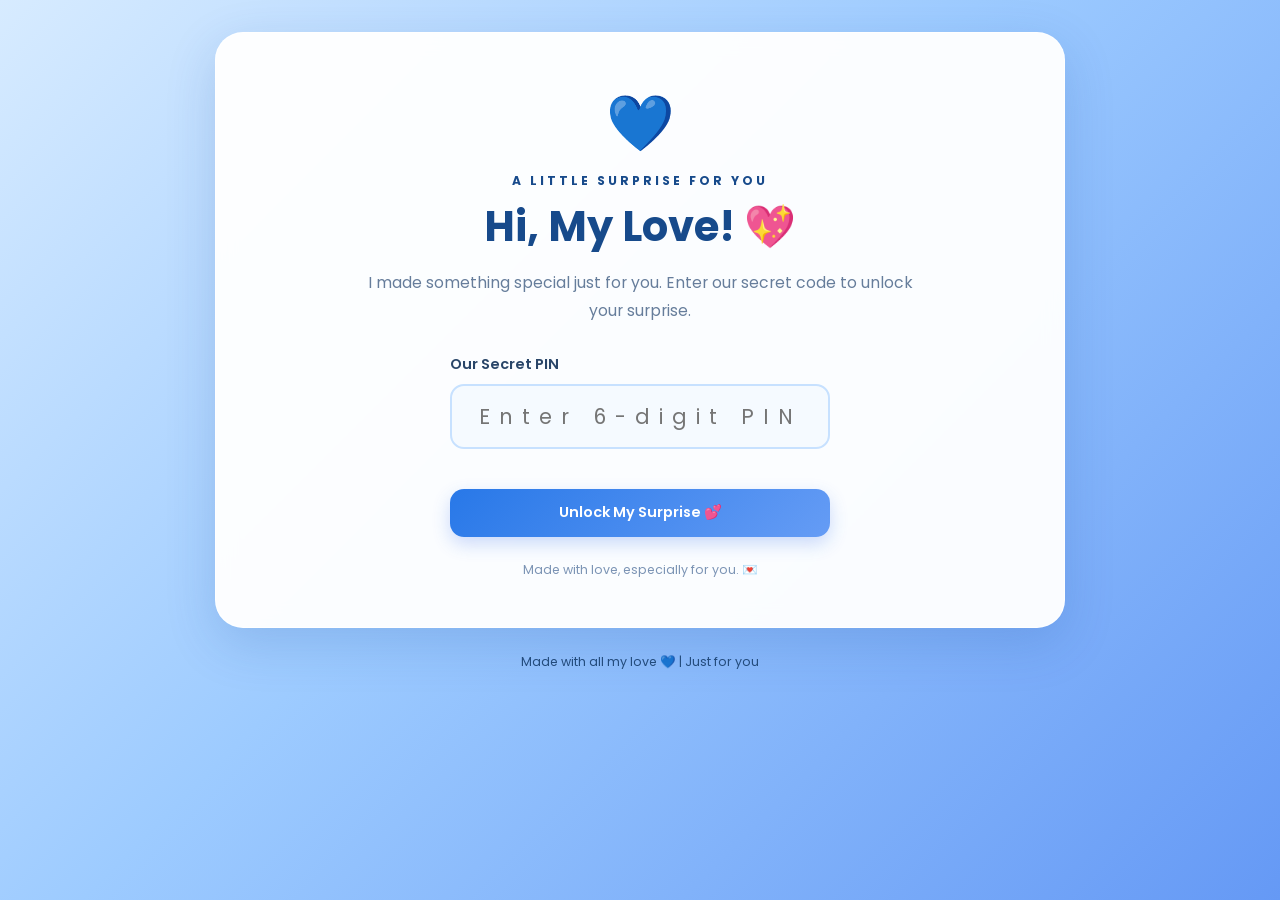
==== index.html @ 88bc85ac "first commit" ====
<!DOCTYPE html>
<html lang="en">
<head>
  <meta charset="UTF-8">
  <meta name="viewport" content="width=device-width, initial-scale=1.0">
  <meta name="theme-color" content="#f7d9e8">
  <title>Happy Birthday, My Love! 💙</title>
  <link rel="stylesheet" href="style.css">
  <script src="script.js" defer></script>
</head>
<body>

  <div class="floating-hearts" aria-hidden="true">
    <span>💙</span><span>💖</span><span>💕</span>
    <span>✨</span><span>💗</span><span>💙</span>
  </div>

  <main class="container">

    <!-- PAGE 1: PIN -->
    <section id="passwordPage" class="page card">
      <div class="heart-icon">💙</div>
      <p class="eyebrow">A LITTLE SURPRISE FOR YOU</p>
      <h1>Hi, My Love! 💖</h1>
      <p class="description">
        I made something special just for you.
        Enter our secret code to unlock your surprise.
      </p>

      <form id="pinForm">
        <label for="pinInput">Our Secret PIN</label>
        <input
          type="password"
          id="pinInput"
          maxlength="6"
          inputmode="numeric"
          pattern="[0-9]{6}"
          placeholder="Enter 6-digit PIN"
          autocomplete="off"
          required
        >
        <p id="pinError" class="error" aria-live="polite"></p>
        <button type="submit" class="primary-btn">
          Unlock My Surprise 💕
        </button>
      </form>

      <p class="small-note">Made with love, especially for you. 💌</p>
    </section>

    <!-- PAGE 2: BIRTHDAY CALENDAR -->
    <section id="calendarPage" class="page card" hidden>
      <p class="eyebrow">SAVE THIS SPECIAL DAY</p>
      <h1>Our Favorite Day 💗</h1>
      <p class="description">
        A little reminder of the day someone wonderful was born.
      </p>

      <div class="calendar">
        <div class="calendar-heading">
          <span>💖</span>
          <h2 id="calendarMonth">October 2000</h2>
          <span>💙</span>
        </div>

        <div class="calendar-grid calendar-weekdays">
          <span>Sun</span>
          <span>Mon</span>
          <span>Tue</span>
          <span>Wed</span>
          <span>Thu</span>
          <span>Fri</span>
          <span>Sat</span>
        </div>

        <div id="calendarDays" class="calendar-grid"></div>
      </div>

      <div class="date-message">
        <span class="date-heart">💝</span>
        <p>
          The day that made the world a little brighter:
          <strong id="birthdayDateText">October 28</strong>
        </p>
      </div>

      <div class="page-navigation">
        <button type="button" class="secondary-btn" data-back="passwordPage">
          ← Back
        </button>
        <button type="button" class="primary-btn" data-next="birthdayPage">
          Next → 🎂
        </button>
      </div>
    </section>

    <!-- PAGE 3: BIRTHDAY CAKE -->
    <section id="birthdayPage" class="page card" hidden>
      <p class="eyebrow">TODAY IS ALL ABOUT YOU</p>
      <h1>Happy Birthday, My Love! 🎂</h1>
      <p class="description">
        You deserve all the happiness, love, and beautiful things
        this world can offer.
      </p>

      <div class="birthday-scene">
        <div class="balloon balloon-one">🎈</div>
        <div class="balloon balloon-two">🎈</div>

        <div class="cake">
          <div class="flame"></div>
          <div class="candle"></div>
          <div class="cake-top"></div>
          <div class="cake-middle"></div>
          <div class="cake-bottom"></div>
          <div class="cake-plate"></div>
        </div>

        <div class="cake-hearts">💗 ✨ 💙 ✨ 💖</div>
      </div>

      <p class="cake-message">
        Make a wish, baby, and blow out your candle! 🥹💕
      </p>

      <button type="button" id="wishButton" class="primary-btn">
        Make a Birthday Wish ✨
      </button>

      <div id="celebrationMessage" class="celebration-message" hidden>
        <h2>YAY! 🎉💖</h2>
        <p>
          May all your wishes come true, my love.
          I'll always be cheering for you! 💙
        </p>
      </div>

      <div class="page-navigation">
        <button type="button" class="secondary-btn" data-back="calendarPage">
          ← Back
        </button>
        <button type="button" class="primary-btn" data-next="galleryPage">
          Next → 📸
        </button>
      </div>
    </section>

    <!-- PAGE 4: PHOTO GALLERY -->
    <section id="galleryPage" class="page card" hidden>
      <p class="eyebrow">LITTLE PIECES OF US</p>
      <h1>My Favorite Memories 📸</h1>
      <p class="description">
        Every picture holds a little piece of my heart.
        These moments mean so much to me because they're with you.
      </p>

      <div class="photo-grid">
        <figure class="photo-card">
          <img src="images/pic1.jpg" alt="Our favorite memory 1">
          
        </figure>

        <figure class="photo-card">
          <img src="images/pic2.jpg" alt="Our favorite memory 2">
          
        </figure>

        <figure class="photo-card">
          <img src="images/pic3.jpg" alt="Our favorite memory 3">
          
        </figure>

        <figure class="photo-card">
          <img src="images/pic4.jpg" alt="Our favorite memory 4">
          
        </figure>

        <figure class="photo-card">
          <img src="images/pic5.jpg" alt="Our favorite memory 5">

        </figure>

        <figure class="photo-card">
          <img src="images/pic6.jpg" alt="Our favorite memory 6">
          
        </figure>
      </div>

      <div class="page-navigation">
        <button type="button" class="secondary-btn" data-back="birthdayPage">
          ← Back
        </button>
        <button type="button" class="primary-btn" data-next="letterPage">
          Read My Letter → 💌
        </button>
      </div>
    </section>

    <!-- PAGE 5: LOVE LETTER -->
    <section id="letterPage" class="page card" hidden>
      <p class="eyebrow">A LETTER FROM MY HEART</p>
      <h1>To My Birthday Boy 💌</h1>

      <div class="letter">
  <h2>Happy 22nd Birthday, Baby! ❤️🎂</h2>

  <p>
    Happy birthday, baby! I wish you happiness, good health, and success in everything you do. 
    Thank you for being part of my life. I’m so proud of you, and I hope we continue to grow 
    together and make more beautiful memories. Always remember that I love you so much, 
    and I’ll always be here to support you. Enjoy your special day, baby! ❤️😘
  </p>

  <p class="letter-signature">
    Loveyouasalways, 💗
  </p>
</div>

      <div class="final-heart">💙 💖 💙</div>

      <div class="page-navigation">
        <button type="button" class="secondary-btn" data-back="galleryPage">
          ← Back to Memories
        </button>
        <button type="button" id="restartButton" class="primary-btn">
          Start Again 💕
        </button>
      </div>
    </section>

    <footer>
      Made with all my love 💙 | Just for you
    </footer>

  </main>

</body>
</html>
---- style.css ----
@import url('https://fonts.googleapis.com/css2?family=Poppins:wght@300;400;500;600;700;800&display=swap');

:root {
  --blue: #3b82f6;
  --dark-blue: #174a8b;
  --light-blue: #e5f2ff;
  --sky-blue: #89c2ff;
  --deep-blue: #1e40af;
  --pink: #f5a7c5;
  --dark-pink: #d85d91;
  --light-pink: #fff0f6;
  --text: #294568;
  --white: #ffffff;
  --shadow: 0 16px 50px rgba(30, 80, 160, 0.18);
}

* {
  box-sizing: border-box;
  margin: 0;
  padding: 0;
}

[hidden] {
  display: none !important;
}

html {
  scroll-behavior: smooth;
}

body {
  min-height: 100vh;
  padding: 32px 16px;
  font-family: 'Poppins', sans-serif;
  color: var(--text);
  background: linear-gradient(
    135deg,
    #d7ebff 0%,
    #9dcbff 45%,
    #6599f5 100%
  );
  background-attachment: fixed;
  overflow-x: hidden;
}

button,
input {
  font: inherit;
}

button {
  -webkit-tap-highlight-color: transparent;
}

.container {
  position: relative;
  z-index: 1;
  width: 100%;
  max-width: 850px;
  margin: 0 auto;
}

.page {
  animation: appear 0.55s ease both;
}

.card {
  width: 100%;
  padding: clamp(24px, 5vw, 48px);
  background: rgba(255, 255, 255, 0.96);
  border: 1px solid rgba(255, 255, 255, 0.9);
  border-radius: 28px;
  box-shadow: var(--shadow);
  text-align: center;
  backdrop-filter: blur(10px);
}

.heart-icon {
  margin-bottom: 8px;
  font-size: 55px;
  animation: heartbeat 1.5s infinite;
}

.eyebrow {
  margin-bottom: 10px;
  color: var(--dark-blue);
  font-size: 0.76rem;
  font-weight: 700;
  letter-spacing: 3px;
}

h1 {
  margin-bottom: 15px;
  color: var(--dark-blue);
  font-size: clamp(1.8rem, 5vw, 2.6rem);
  line-height: 1.3;
}

h2 {
  color: var(--dark-blue);
}

.description {
  max-width: 560px;
  margin: 0 auto 28px;
  color: #667d9b;
  font-size: 0.98rem;
  line-height: 1.8;
}

/* PIN FORM */

#pinForm {
  max-width: 380px;
  margin: 0 auto;
  text-align: left;
}

#pinForm label {
  display: block;
  margin-bottom: 9px;
  font-size: 0.9rem;
  font-weight: 600;
}

#pinInput {
  width: 100%;
  padding: 15px;
  border: 2px solid #c7e1ff;
  border-radius: 14px;
  outline: none;
  background: #f5faff;
  color: var(--dark-blue);
  text-align: center;
  font-size: 1.3rem;
  letter-spacing: 9px;
  transition: border-color 0.2s, box-shadow 0.2s;
}

#pinInput:focus {
  border-color: var(--blue);
  box-shadow: 0 0 0 4px rgba(59, 130, 246, 0.15);
}

.error {
  min-height: 24px;
  margin: 8px 0;
  color: #d44771;
  font-size: 0.84rem;
}

.small-note {
  margin-top: 24px;
  color: #7c94b5;
  font-size: 0.78rem;
}

/* BUTTONS */

.primary-btn,
.secondary-btn {
  display: inline-flex;
  min-height: 48px;
  align-items: center;
  justify-content: center;
  gap: 7px;
  padding: 13px 22px;
  border: none;
  border-radius: 14px;
  cursor: pointer;
  font-size: 0.9rem;
  font-weight: 600;
  text-decoration: none;
  transition:
    transform 0.2s,
    box-shadow 0.2s,
    background 0.2s;
}

.primary-btn {
  color: #ffffff;
  background: linear-gradient(135deg, #2878e8, #659cf5);
  box-shadow: 0 7px 18px rgba(37, 99, 235, 0.23);
}

#pinForm .primary-btn {
  width: 100%;
}

.secondary-btn {
  color: var(--dark-blue);
  background: #e6f2ff;
  border: 1px solid #c9e2ff;
}

.primary-btn:hover,
.secondary-btn:hover {
  transform: translateY(-2px);
  box-shadow: 0 8px 22px rgba(30, 80, 160, 0.2);
}

.primary-btn:active,
.secondary-btn:active {
  transform: scale(0.98);
}

button:focus-visible {
  outline: 3px solid var(--deep-blue);
  outline-offset: 3px;
}

/* FLOATING HEARTS */

.floating-hearts span {
  position: fixed;
  z-index: 0;
  bottom: -60px;
  opacity: 0.6;
  font-size: 25px;
  pointer-events: none;
  animation: floatUp 12s linear infinite;
}

.floating-hearts span:nth-child(1) {
  left: 8%;
  animation-delay: 0s;
}

.floating-hearts span:nth-child(2) {
  left: 24%;
  animation-delay: 3s;
}

.floating-hearts span:nth-child(3) {
  left: 45%;
  animation-delay: 6s;
}

.floating-hearts span:nth-child(4) {
  left: 64%;
  animation-delay: 1s;
}

.floating-hearts span:nth-child(5) {
  left: 81%;
  animation-delay: 5s;
}

.floating-hearts span:nth-child(6) {
  left: 93%;
  animation-delay: 8s;
}

/* BIRTHDAY CALENDAR */

.calendar {
  max-width: 480px;
  margin: 0 auto 24px;
  padding: 22px;
  background: linear-gradient(145deg, #f0f7ff, #e1efff);
  border: 1px solid #c9e2ff;
  border-radius: 22px;
  box-shadow: inset 0 0 15px rgba(59, 130, 246, 0.04);
}

.calendar-heading {
  display: flex;
  align-items: center;
  justify-content: space-between;
  gap: 10px;
  margin-bottom: 22px;
}

.calendar-heading span {
  font-size: 1.4rem;
}

.calendar-heading h2 {
  color: var(--dark-blue);
  font-size: 1.25rem;
}

.calendar-grid {
  display: grid;
  grid-template-columns: repeat(7, minmax(0, 1fr));
  gap: 7px;
}

.calendar-weekdays {
  margin-bottom: 12px;
  color: #6784a8;
  font-size: 0.76rem;
  font-weight: 600;
}

.calendar-grid > span {
  display: flex;
  min-width: 0;
  min-height: 39px;
  align-items: center;
  justify-content: center;
  border-radius: 50%;
  font-size: 0.88rem;
}

#calendarDays .birthday-day {
  position: relative;
  color: #ffffff;
  background: linear-gradient(135deg, #2878e8, #e875aa);
  font-weight: 800;
  box-shadow: 0 5px 14px rgba(37, 99, 235, 0.28);
}

#calendarDays .birthday-day::after {
  position: absolute;
  top: -10px;
  right: -3px;
  color: var(--dark-pink);
  font-size: 12px;
  content: "♥";
}

.date-message {
  display: flex;
  max-width: 520px;
  align-items: center;
  justify-content: center;
  gap: 12px;
  margin: 0 auto 28px;
  padding: 17px;
  border-radius: 16px;
  background: #eaf4ff;
  line-height: 1.7;
}

.date-heart {
  font-size: 27px;
}

.date-message p {
  font-size: 0.88rem;
}

.date-message strong {
  color: var(--dark-blue);
}

/* PAGE NAVIGATION */

.page-navigation {
  display: flex;
  justify-content: space-between;
  gap: 12px;
  margin-top: 35px;
  padding-top: 22px;
  border-top: 1px solid #dcecff;
}

.page-navigation button {
  flex: 1;
}

/* BIRTHDAY CAKE */

.birthday-scene {
  position: relative;
  display: flex;
  min-height: 255px;
  align-items: center;
  justify-content: center;
  flex-direction: column;
  overflow: hidden;
  border: 1px solid #d5e8ff;
  border-radius: 22px;
  background: linear-gradient(135deg, #e5f2ff, #f7f9ff);
}

.cake {
  position: relative;
  width: 190px;
  height: 175px;
  margin-top: 30px;
}

.cake-plate {
  position: absolute;
  bottom: 0;
  left: 0;
  width: 190px;
  height: 14px;
  border-radius: 50%;
  background: #80b7f8;
  box-shadow: 0 5px 0 #518cda;
}

.cake-bottom {
  position: absolute;
  bottom: 14px;
  left: 15px;
  width: 160px;
  height: 60px;
  border-radius: 9px 9px 13px 13px;
  background: linear-gradient(90deg, #f5a7c5, #ffd3e4, #f5a7c5);
}

.cake-middle {
  position: absolute;
  bottom: 67px;
  left: 27px;
  width: 136px;
  height: 48px;
  border-radius: 9px 9px 10px 10px;
  background: linear-gradient(90deg, #6fa9f2, #c5e0ff, #6fa9f2);
}

.cake-top {
  position: absolute;
  z-index: 2;
  bottom: 103px;
  left: 27px;
  width: 136px;
  height: 17px;
  border-bottom: 4px solid #ef9abc;
  border-radius: 50%;
  background: #fff2f7;
}

.candle {
  position: absolute;
  z-index: 3;
  bottom: 119px;
  left: 91px;
  width: 9px;
  height: 32px;
  border-radius: 4px;
  background: repeating-linear-gradient(
    45deg,
    #ffffff 0 5px,
    #f08eb5 5px 10px
  );
}

.flame {
  position: absolute;
  z-index: 4;
  bottom: 151px;
  left: 89px;
  width: 13px;
  height: 20px;
  border-radius: 50% 50% 50% 0;
  background: #ffc95b;
  box-shadow: 0 0 18px #ffd77a;
  transform: rotate(-45deg);
  transform-origin: bottom right;
  animation: flicker 0.65s ease-in-out infinite alternate;
}

.balloon {
  position: absolute;
  font-size: 55px;
  animation: balloonFloat 3s ease-in-out infinite;
}

.balloon-one {
  top: 25px;
  left: 12%;
}

.balloon-two {
  top: 35px;
  right: 12%;
  animation-delay: 0.8s;
}

.cake-hearts {
  margin-top: 13px;
  font-size: 1.1rem;
}

.cake-message {
  margin: 22px 0;
  line-height: 1.7;
}

.celebration-message {
  margin-top: 20px;
  padding: 20px;
  border: 1px solid #cde4ff;
  border-radius: 18px;
  background: linear-gradient(135deg, #e6f2ff, #fff0f6);
  animation: appear 0.4s ease both;
}

.celebration-message h2 {
  margin-bottom: 8px;
}

.celebration-message p {
  font-size: 0.9rem;
  line-height: 1.8;
}

/* PHOTO GALLERY */

.photo-grid {
  display: grid;
  grid-template-columns: repeat(2, minmax(0, 1fr));
  gap: 20px;
  text-align: left;
}

.photo-card {
  overflow: hidden;
  border: 1px solid #cfe3ff;
  border-radius: 18px;
  background: #ffffff;
  box-shadow: 0 5px 18px rgba(30, 80, 160, 0.09);
  transition: transform 0.25s, box-shadow 0.25s;
}

.photo-card:hover {
  transform: translateY(-4px);
  box-shadow: 0 12px 25px rgba(30, 80, 160, 0.17);
}

.photo-card img {
  display: block;
  width: 100%;
  height: 230px;
  object-fit: cover;
  background: linear-gradient(135deg, #d7ebff, #ffe5f0);
}

.photo-card figcaption {
  padding: 13px;
  color: #526b8d;
  font-size: 0.82rem;
  line-height: 1.6;
}

/* ROMANTIC LETTER */

.letter {
  padding: clamp(20px, 5vw, 38px);
  border: 1px solid #cfe3ff;
  border-radius: 20px;
  background: linear-gradient(145deg, #f2f8ff, #ffffff);
  text-align: left;
}

.letter p {
  margin-bottom: 19px;
  color: #4c6380;
  font-size: 0.95rem;
  line-height: 2;
}

.letter p:first-child {
  color: var(--dark-blue);
  font-weight: 700;
}

.letter .letter-signature {
  margin-top: 28px;
  margin-bottom: 0;
  color: var(--dark-blue);
  font-weight: 600;
}

.final-heart {
  margin-top: 22px;
  font-size: 1.5rem;
  letter-spacing: 6px;
}

/* FOOTER */

footer {
  padding: 25px 10px 0;
  color: #244c7b;
  text-align: center;
  font-size: 0.78rem;
}

/* ANIMATIONS */

@keyframes appear {
  from {
    opacity: 0;
    transform: translateY(12px);
  }

  to {
    opacity: 1;
    transform: translateY(0);
  }
}

@keyframes heartbeat {
  0%, 100% {
    transform: scale(1);
  }

  50% {
    transform: scale(1.12);
  }
}

@keyframes floatUp {
  0% {
    opacity: 0;
    transform: translateY(0) rotate(0);
  }

  15% {
    opacity: 0.6;
  }

  100% {
    opacity: 0;
    transform: translateY(-115vh) rotate(25deg);
  }
}

@keyframes flicker {
  from {
    transform: rotate(-45deg) scale(1);
  }

  to {
    transform: rotate(-42deg) scale(1.1);
  }
}

@keyframes balloonFloat {
  0%, 100% {
    transform: translateY(0) rotate(-5deg);
  }

  50% {
    transform: translateY(-13px) rotate(5deg);
  }
}

/* MOBILE RESPONSIVENESS */

@media (max-width: 600px) {
  body {
    padding: 16px 10px;
  }

  .card {
    padding: 25px 17px;
    border-radius: 22px;
  }

  .eyebrow {
    font-size: 0.67rem;
    letter-spacing: 2px;
  }

  .description {
    font-size: 0.88rem;
  }

  .calendar {
    padding: 14px 9px;
  }

  .calendar-grid {
    gap: 3px;
  }

  .calendar-grid > span {
    min-height: 35px;
    font-size: 0.76rem;
  }

  .calendar-heading h2 {
    font-size: 1.05rem;
  }

  .photo-grid {
    grid-template-columns: 1fr;
    gap: 15px;
  }

  .photo-card img {
    height: 250px;
  }

  .page-navigation {
    gap: 8px;
  }

  .page-navigation button {
    padding: 12px 10px;
    font-size: 0.78rem;
  }

  .balloon-one {
    left: 5%;
  }

  .balloon-two {
    right: 5%;
  }

  .date-message {
    align-items: flex-start;
    text-align: left;
  }

  .letter p {
    font-size: 0.88rem;
  }
}

/* ACCESSIBILITY: REDUCE MOTION */

@media (prefers-reduced-motion: reduce) {
  *,
  *::before,
  *::after {
    scroll-behavior: auto !important;
    animation-duration: 0.01ms !important;
    animation-iteration-count: 1 !important;
  }
}
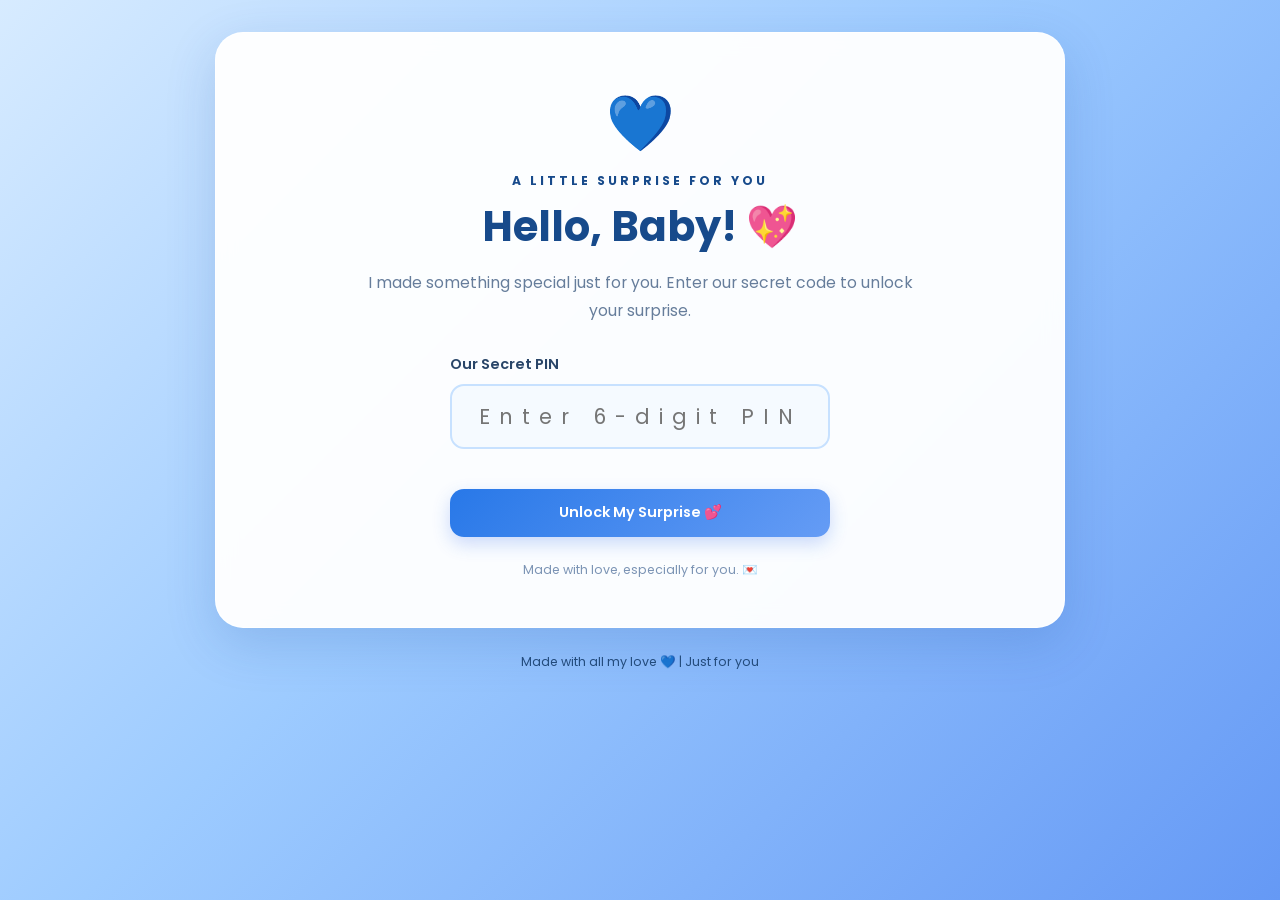
==== commit b291ee0f: "Update index.html" ====
--- a/index.html
+++ b/index.html
@@ -5,7 +5,7 @@
   <meta charset="UTF-8">
   <meta name="viewport" content="width=device-width, initial-scale=1.0">
   <meta name="theme-color" content="#f7d9e8">
-  <title>Happy Birthday, My Love! 💙</title>
+  <title>Happy Birthday, My Baby! 💙</title>
   <link rel="stylesheet" href="style.css">
   <script src="script.js" defer></script>
 </head>
@@ -22,7 +22,7 @@
     <section id="passwordPage" class="page card">
       <div class="heart-icon">💙</div>
       <p class="eyebrow">A LITTLE SURPRISE FOR YOU</p>
-      <h1>Hi, My Love! 💖</h1>
+      <h1>Hello, Baby! 💖</h1>
       <p class="description">
         I made something special just for you.
         Enter our secret code to unlock your surprise.
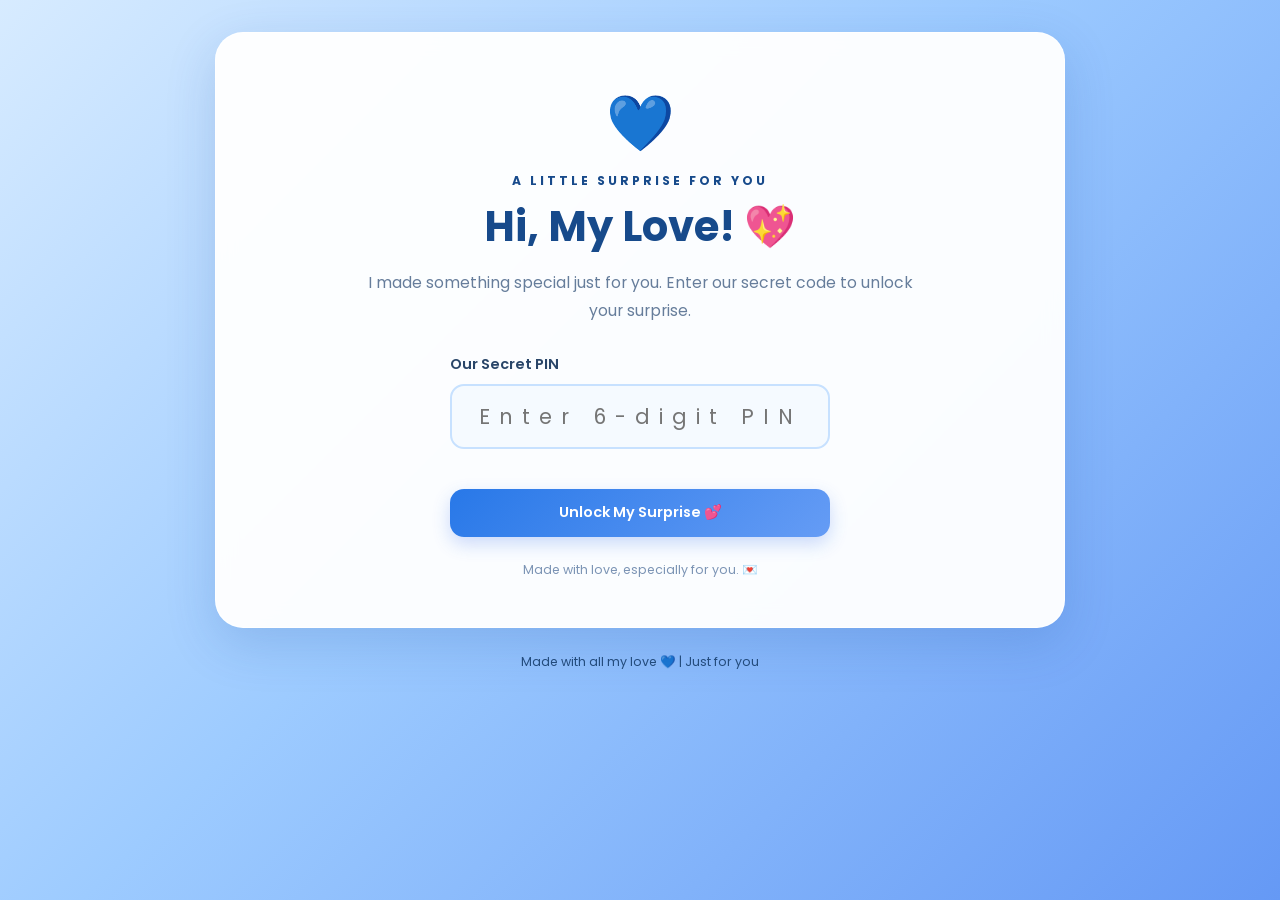
==== commit 47d43a95: "Update" ====
--- a/index.html
+++ b/index.html
@@ -5,7 +5,7 @@
   <meta charset="UTF-8">
   <meta name="viewport" content="width=device-width, initial-scale=1.0">
   <meta name="theme-color" content="#f7d9e8">
-  <title>Happy Birthday, My Baby! 💙</title>
+  <title>Happy Birthday, My Love! 💙</title>
   <link rel="stylesheet" href="style.css">
   <script src="script.js" defer></script>
 </head>
@@ -22,7 +22,7 @@
     <section id="passwordPage" class="page card">
       <div class="heart-icon">💙</div>
       <p class="eyebrow">A LITTLE SURPRISE FOR YOU</p>
-      <h1>Hello, Baby! 💖</h1>
+      <h1>Hi, My Love! 💖</h1>
       <p class="description">
         I made something special just for you.
         Enter our secret code to unlock your surprise.
@@ -59,9 +59,9 @@
 
       <div class="calendar">
         <div class="calendar-heading">
-          <span>💖</span>
+          <span></span>
           <h2 id="calendarMonth">October 2000</h2>
-          <span>💙</span>
+          <span></span>
         </div>
 
         <div class="calendar-grid calendar-weekdays">
@@ -105,8 +105,8 @@
       </p>
 
       <div class="birthday-scene">
-        <div class="balloon balloon-one">🎈</div>
-        <div class="balloon balloon-two">🎈</div>
+        <div class="balloon balloon-one">🍺</div>
+        <div class="balloon balloon-two">🍺</div>
 
         <div class="cake">
           <div class="flame"></div>
@@ -157,7 +157,7 @@
 
       <div class="photo-grid">
         <figure class="photo-card">
-          <img src="images/pic1.jpg" alt="Our favorite memory 1">
+          <img src="images/pic10.jpg" alt="Our favorite memory 1">
           
         </figure>
 
@@ -183,6 +183,26 @@
 
         <figure class="photo-card">
           <img src="images/pic6.jpg" alt="Our favorite memory 6">
+          
+        </figure>
+
+        <figure class="photo-card">
+          <img src="images/pic1.jpg" alt="Our favorite memory 7">
+          
+        </figure>
+
+        <figure class="photo-card">
+          <img src="images/pic7.jpg" alt="Our favorite memory 8">
+          
+        </figure>
+
+        <figure class="photo-card">
+          <img src="images/pic8.jpg" alt="Our favorite memory 9">
+
+        </figure>
+
+        <figure class="photo-card">
+          <img src="images/pic9.jpg" alt="Our favorite memory 10">
           
         </figure>
       </div>
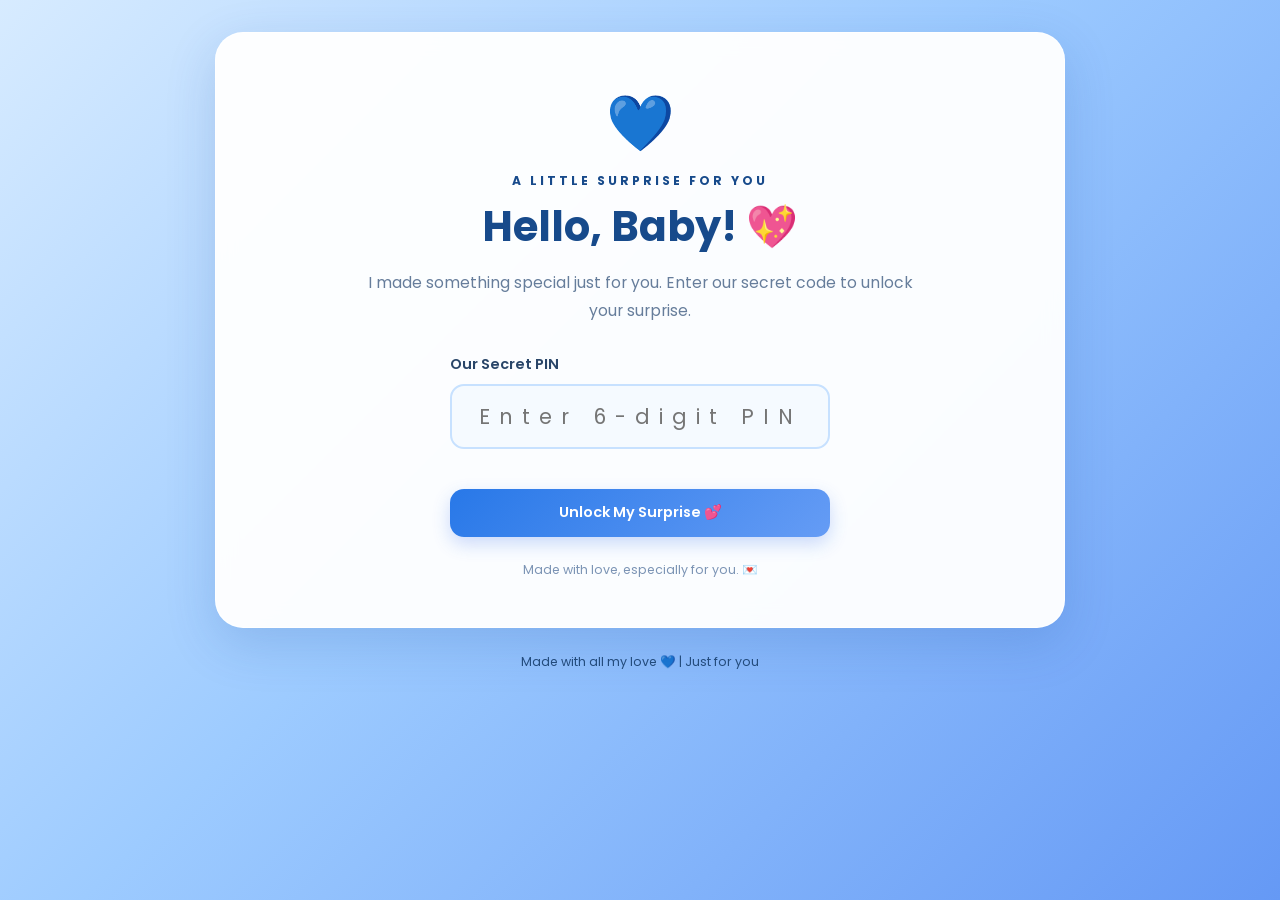
==== commit b52dfe70: "first commit" ====
--- a/index.html
+++ b/index.html
@@ -5,7 +5,7 @@
   <meta charset="UTF-8">
   <meta name="viewport" content="width=device-width, initial-scale=1.0">
   <meta name="theme-color" content="#f7d9e8">
-  <title>Happy Birthday, My Love! 💙</title>
+  <title>Happy Birthday, My Baby! 💙</title>
   <link rel="stylesheet" href="style.css">
   <script src="script.js" defer></script>
 </head>
@@ -22,7 +22,7 @@
     <section id="passwordPage" class="page card">
       <div class="heart-icon">💙</div>
       <p class="eyebrow">A LITTLE SURPRISE FOR YOU</p>
-      <h1>Hi, My Love! 💖</h1>
+      <h1>Hello, Baby! 💖</h1>
       <p class="description">
         I made something special just for you.
         Enter our secret code to unlock your surprise.
@@ -52,7 +52,7 @@
     <!-- PAGE 2: BIRTHDAY CALENDAR -->
     <section id="calendarPage" class="page card" hidden>
       <p class="eyebrow">SAVE THIS SPECIAL DAY</p>
-      <h1>Our Favorite Day 💗</h1>
+      <h1>Your Special Day 💗</h1>
       <p class="description">
         A little reminder of the day someone wonderful was born.
       </p>
@@ -98,7 +98,7 @@
     <!-- PAGE 3: BIRTHDAY CAKE -->
     <section id="birthdayPage" class="page card" hidden>
       <p class="eyebrow">TODAY IS ALL ABOUT YOU</p>
-      <h1>Happy Birthday, My Love! 🎂</h1>
+      <h1>Happy Birthday, My Baby! 🎂</h1>
       <p class="description">
         You deserve all the happiness, love, and beautiful things
         this world can offer.
@@ -131,7 +131,7 @@
       <div id="celebrationMessage" class="celebration-message" hidden>
         <h2>YAY! 🎉💖</h2>
         <p>
-          May all your wishes come true, my love.
+          May all your wishes come true, my baby.
           I'll always be cheering for you! 💙
         </p>
       </div>
